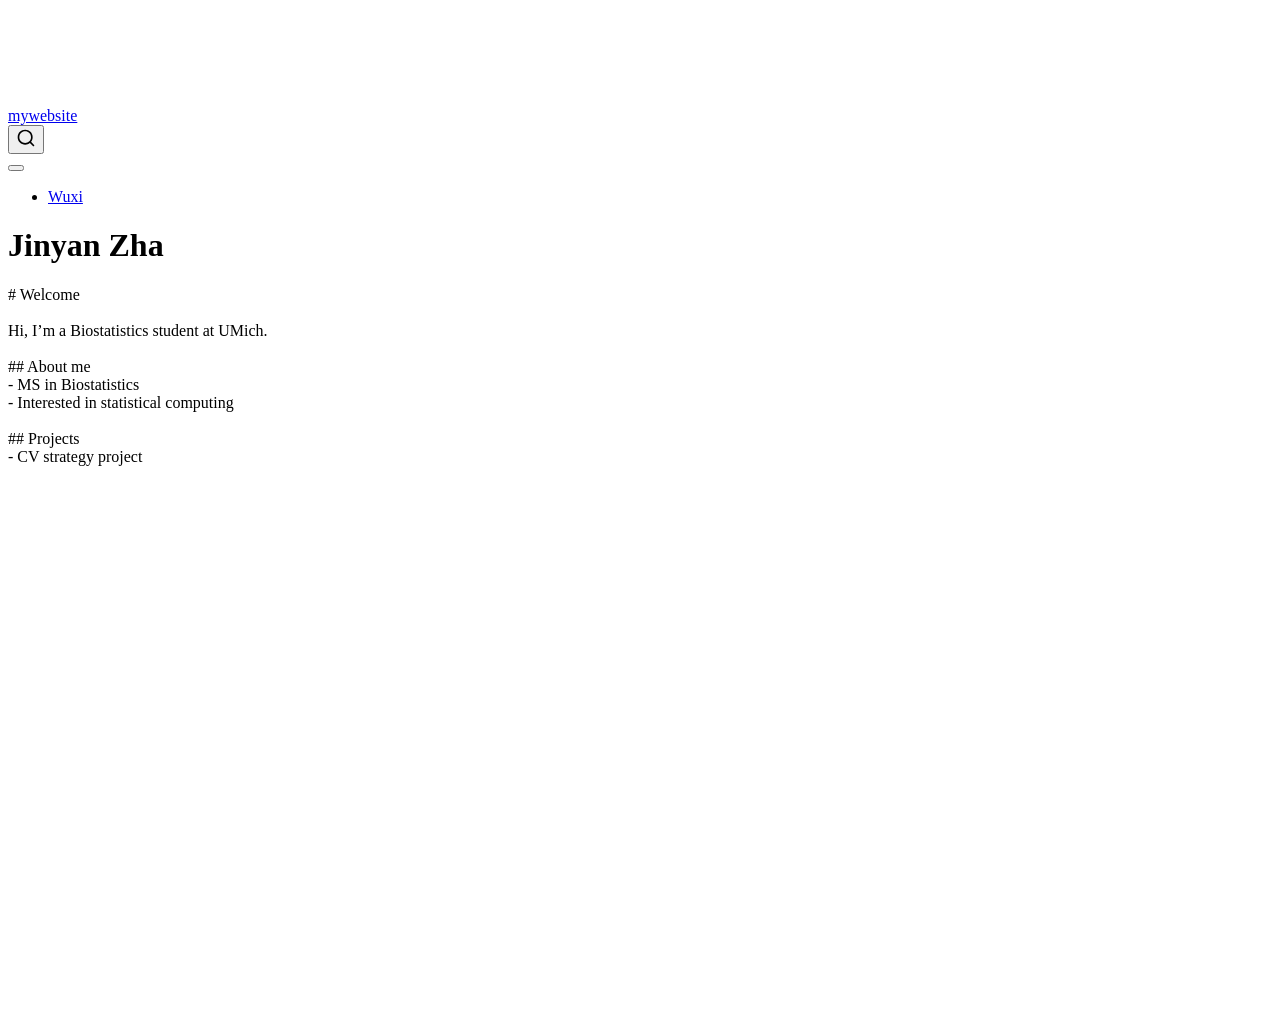
==== docs/index.html @ 19517b84 "update" ====
<!DOCTYPE html>
<html xmlns="http://www.w3.org/1999/xhtml" lang="en" xml:lang="en"><head>

<meta charset="utf-8">
<meta name="generator" content="quarto-1.7.32">

<meta name="viewport" content="width=device-width, initial-scale=1.0, user-scalable=yes">


<title>Jinyan Zha – mywebsite</title>
<style>
code{white-space: pre-wrap;}
span.smallcaps{font-variant: small-caps;}
div.columns{display: flex; gap: min(4vw, 1.5em);}
div.column{flex: auto; overflow-x: auto;}
div.hanging-indent{margin-left: 1.5em; text-indent: -1.5em;}
ul.task-list{list-style: none;}
ul.task-list li input[type="checkbox"] {
  width: 0.8em;
  margin: 0 0.8em 0.2em -1em; /* quarto-specific, see https://github.com/quarto-dev/quarto-cli/issues/4556 */ 
  vertical-align: middle;
}
</style>


<script src="site_libs/quarto-nav/quarto-nav.js"></script>
<script src="site_libs/quarto-nav/headroom.min.js"></script>
<script src="site_libs/clipboard/clipboard.min.js"></script>
<script src="site_libs/quarto-search/autocomplete.umd.js"></script>
<script src="site_libs/quarto-search/fuse.min.js"></script>
<script src="site_libs/quarto-search/quarto-search.js"></script>
<meta name="quarto:offset" content="./">
<script src="site_libs/quarto-html/quarto.js" type="module"></script>
<script src="site_libs/quarto-html/tabsets/tabsets.js" type="module"></script>
<script src="site_libs/quarto-html/popper.min.js"></script>
<script src="site_libs/quarto-html/tippy.umd.min.js"></script>
<script src="site_libs/quarto-html/anchor.min.js"></script>
<link href="site_libs/quarto-html/tippy.css" rel="stylesheet">
<link href="site_libs/quarto-html/quarto-syntax-highlighting-37eea08aefeeee20ff55810ff984fec1.css" rel="stylesheet" id="quarto-text-highlighting-styles">
<script src="site_libs/bootstrap/bootstrap.min.js"></script>
<link href="site_libs/bootstrap/bootstrap-icons.css" rel="stylesheet">
<link href="site_libs/bootstrap/bootstrap-dfb324f25d9b1687192fa8be62ac8f9c.min.css" rel="stylesheet" append-hash="true" id="quarto-bootstrap" data-mode="light">
<script id="quarto-search-options" type="application/json">{
  "location": "navbar",
  "copy-button": false,
  "collapse-after": 3,
  "panel-placement": "end",
  "type": "overlay",
  "limit": 50,
  "keyboard-shortcut": [
    "f",
    "/",
    "s"
  ],
  "show-item-context": false,
  "language": {
    "search-no-results-text": "No results",
    "search-matching-documents-text": "matching documents",
    "search-copy-link-title": "Copy link to search",
    "search-hide-matches-text": "Hide additional matches",
    "search-more-match-text": "more match in this document",
    "search-more-matches-text": "more matches in this document",
    "search-clear-button-title": "Clear",
    "search-text-placeholder": "",
    "search-detached-cancel-button-title": "Cancel",
    "search-submit-button-title": "Submit",
    "search-label": "Search"
  }
}</script>


<link rel="stylesheet" href="styles.css">
</head>

<body class="nav-fixed quarto-light">

<div id="quarto-search-results"></div>
  <header id="quarto-header" class="headroom fixed-top">
    <nav class="navbar navbar-expand-lg " data-bs-theme="dark">
      <div class="navbar-container container-fluid">
      <div class="navbar-brand-container mx-auto">
    <a class="navbar-brand" href="./index.html">
    <span class="navbar-title">mywebsite</span>
    </a>
  </div>
            <div id="quarto-search" class="" title="Search"></div>
          <button class="navbar-toggler" type="button" data-bs-toggle="collapse" data-bs-target="#navbarCollapse" aria-controls="navbarCollapse" role="menu" aria-expanded="false" aria-label="Toggle navigation" onclick="if (window.quartoToggleHeadroom) { window.quartoToggleHeadroom(); }">
  <span class="navbar-toggler-icon"></span>
</button>
          <div class="collapse navbar-collapse" id="navbarCollapse">
            <ul class="navbar-nav navbar-nav-scroll me-auto">
  <li class="nav-item">
    <a class="nav-link" href="./wuxi.html"> 
<span class="menu-text">Wuxi</span></a>
  </li>  
</ul>
          </div> <!-- /navcollapse -->
            <div class="quarto-navbar-tools">
</div>
      </div> <!-- /container-fluid -->
    </nav>
</header>
<!-- content -->
<div id="quarto-content" class="quarto-container page-columns page-rows-contents page-layout-article page-navbar">
<!-- sidebar -->
<!-- margin-sidebar -->
    <div id="quarto-margin-sidebar" class="sidebar margin-sidebar zindex-bottom">
        
    </div>
<!-- main -->
<main class="content" id="quarto-document-content">

<header id="title-block-header" class="quarto-title-block default">
<div class="quarto-title">
<h1 class="title">Jinyan Zha</h1>
</div>



<div class="quarto-title-meta">

    
  
    
  </div>
  


</header>


<p># Welcome<br>
<br>
Hi, I’m a Biostatistics student at UMich.<br>
<br>
## About me<br>
- MS in Biostatistics<br>
- Interested in statistical computing<br>
<br>
## Projects<br>
- CV strategy project</p>



</main> <!-- /main -->
<script id="quarto-html-after-body" type="application/javascript">
  window.document.addEventListener("DOMContentLoaded", function (event) {
    const icon = "";
    const anchorJS = new window.AnchorJS();
    anchorJS.options = {
      placement: 'right',
      icon: icon
    };
    anchorJS.add('.anchored');
    const isCodeAnnotation = (el) => {
      for (const clz of el.classList) {
        if (clz.startsWith('code-annotation-')) {                     
          return true;
        }
      }
      return false;
    }
    const onCopySuccess = function(e) {
      // button target
      const button = e.trigger;
      // don't keep focus
      button.blur();
      // flash "checked"
      button.classList.add('code-copy-button-checked');
      var currentTitle = button.getAttribute("title");
      button.setAttribute("title", "Copied!");
      let tooltip;
      if (window.bootstrap) {
        button.setAttribute("data-bs-toggle", "tooltip");
        button.setAttribute("data-bs-placement", "left");
        button.setAttribute("data-bs-title", "Copied!");
        tooltip = new bootstrap.Tooltip(button, 
          { trigger: "manual", 
            customClass: "code-copy-button-tooltip",
            offset: [0, -8]});
        tooltip.show();    
      }
      setTimeout(function() {
        if (tooltip) {
          tooltip.hide();
          button.removeAttribute("data-bs-title");
          button.removeAttribute("data-bs-toggle");
          button.removeAttribute("data-bs-placement");
        }
        button.setAttribute("title", currentTitle);
        button.classList.remove('code-copy-button-checked');
      }, 1000);
      // clear code selection
      e.clearSelection();
    }
    const getTextToCopy = function(trigger) {
        const codeEl = trigger.previousElementSibling.cloneNode(true);
        for (const childEl of codeEl.children) {
          if (isCodeAnnotation(childEl)) {
            childEl.remove();
          }
        }
        return codeEl.innerText;
    }
    const clipboard = new window.ClipboardJS('.code-copy-button:not([data-in-quarto-modal])', {
      text: getTextToCopy
    });
    clipboard.on('success', onCopySuccess);
    if (window.document.getElementById('quarto-embedded-source-code-modal')) {
      const clipboardModal = new window.ClipboardJS('.code-copy-button[data-in-quarto-modal]', {
        text: getTextToCopy,
        container: window.document.getElementById('quarto-embedded-source-code-modal')
      });
      clipboardModal.on('success', onCopySuccess);
    }
      var localhostRegex = new RegExp(/^(?:http|https):\/\/localhost\:?[0-9]*\//);
      var mailtoRegex = new RegExp(/^mailto:/);
        var filterRegex = new RegExp('/' + window.location.host + '/');
      var isInternal = (href) => {
          return filterRegex.test(href) || localhostRegex.test(href) || mailtoRegex.test(href);
      }
      // Inspect non-navigation links and adorn them if external
     var links = window.document.querySelectorAll('a[href]:not(.nav-link):not(.navbar-brand):not(.toc-action):not(.sidebar-link):not(.sidebar-item-toggle):not(.pagination-link):not(.no-external):not([aria-hidden]):not(.dropdown-item):not(.quarto-navigation-tool):not(.about-link)');
      for (var i=0; i<links.length; i++) {
        const link = links[i];
        if (!isInternal(link.href)) {
          // undo the damage that might have been done by quarto-nav.js in the case of
          // links that we want to consider external
          if (link.dataset.originalHref !== undefined) {
            link.href = link.dataset.originalHref;
          }
        }
      }
    function tippyHover(el, contentFn, onTriggerFn, onUntriggerFn) {
      const config = {
        allowHTML: true,
        maxWidth: 500,
        delay: 100,
        arrow: false,
        appendTo: function(el) {
            return el.parentElement;
        },
        interactive: true,
        interactiveBorder: 10,
        theme: 'quarto',
        placement: 'bottom-start',
      };
      if (contentFn) {
        config.content = contentFn;
      }
      if (onTriggerFn) {
        config.onTrigger = onTriggerFn;
      }
      if (onUntriggerFn) {
        config.onUntrigger = onUntriggerFn;
      }
      window.tippy(el, config); 
    }
    const noterefs = window.document.querySelectorAll('a[role="doc-noteref"]');
    for (var i=0; i<noterefs.length; i++) {
      const ref = noterefs[i];
      tippyHover(ref, function() {
        // use id or data attribute instead here
        let href = ref.getAttribute('data-footnote-href') || ref.getAttribute('href');
        try { href = new URL(href).hash; } catch {}
        const id = href.replace(/^#\/?/, "");
        const note = window.document.getElementById(id);
        if (note) {
          return note.innerHTML;
        } else {
          return "";
        }
      });
    }
    const xrefs = window.document.querySelectorAll('a.quarto-xref');
    const processXRef = (id, note) => {
      // Strip column container classes
      const stripColumnClz = (el) => {
        el.classList.remove("page-full", "page-columns");
        if (el.children) {
          for (const child of el.children) {
            stripColumnClz(child);
          }
        }
      }
      stripColumnClz(note)
      if (id === null || id.startsWith('sec-')) {
        // Special case sections, only their first couple elements
        const container = document.createElement("div");
        if (note.children && note.children.length > 2) {
          container.appendChild(note.children[0].cloneNode(true));
          for (let i = 1; i < note.children.length; i++) {
            const child = note.children[i];
            if (child.tagName === "P" && child.innerText === "") {
              continue;
            } else {
              container.appendChild(child.cloneNode(true));
              break;
            }
          }
          if (window.Quarto?.typesetMath) {
            window.Quarto.typesetMath(container);
          }
          return container.innerHTML
        } else {
          if (window.Quarto?.typesetMath) {
            window.Quarto.typesetMath(note);
          }
          return note.innerHTML;
        }
      } else {
        // Remove any anchor links if they are present
        const anchorLink = note.querySelector('a.anchorjs-link');
        if (anchorLink) {
          anchorLink.remove();
        }
        if (window.Quarto?.typesetMath) {
          window.Quarto.typesetMath(note);
        }
        if (note.classList.contains("callout")) {
          return note.outerHTML;
        } else {
          return note.innerHTML;
        }
      }
    }
    for (var i=0; i<xrefs.length; i++) {
      const xref = xrefs[i];
      tippyHover(xref, undefined, function(instance) {
        instance.disable();
        let url = xref.getAttribute('href');
        let hash = undefined; 
        if (url.startsWith('#')) {
          hash = url;
        } else {
          try { hash = new URL(url).hash; } catch {}
        }
        if (hash) {
          const id = hash.replace(/^#\/?/, "");
          const note = window.document.getElementById(id);
          if (note !== null) {
            try {
              const html = processXRef(id, note.cloneNode(true));
              instance.setContent(html);
            } finally {
              instance.enable();
              instance.show();
            }
          } else {
            // See if we can fetch this
            fetch(url.split('#')[0])
            .then(res => res.text())
            .then(html => {
              const parser = new DOMParser();
              const htmlDoc = parser.parseFromString(html, "text/html");
              const note = htmlDoc.getElementById(id);
              if (note !== null) {
                const html = processXRef(id, note);
                instance.setContent(html);
              } 
            }).finally(() => {
              instance.enable();
              instance.show();
            });
          }
        } else {
          // See if we can fetch a full url (with no hash to target)
          // This is a special case and we should probably do some content thinning / targeting
          fetch(url)
          .then(res => res.text())
          .then(html => {
            const parser = new DOMParser();
            const htmlDoc = parser.parseFromString(html, "text/html");
            const note = htmlDoc.querySelector('main.content');
            if (note !== null) {
              // This should only happen for chapter cross references
              // (since there is no id in the URL)
              // remove the first header
              if (note.children.length > 0 && note.children[0].tagName === "HEADER") {
                note.children[0].remove();
              }
              const html = processXRef(null, note);
              instance.setContent(html);
            } 
          }).finally(() => {
            instance.enable();
            instance.show();
          });
        }
      }, function(instance) {
      });
    }
        let selectedAnnoteEl;
        const selectorForAnnotation = ( cell, annotation) => {
          let cellAttr = 'data-code-cell="' + cell + '"';
          let lineAttr = 'data-code-annotation="' +  annotation + '"';
          const selector = 'span[' + cellAttr + '][' + lineAttr + ']';
          return selector;
        }
        const selectCodeLines = (annoteEl) => {
          const doc = window.document;
          const targetCell = annoteEl.getAttribute("data-target-cell");
          const targetAnnotation = annoteEl.getAttribute("data-target-annotation");
          const annoteSpan = window.document.querySelector(selectorForAnnotation(targetCell, targetAnnotation));
          const lines = annoteSpan.getAttribute("data-code-lines").split(",");
          const lineIds = lines.map((line) => {
            return targetCell + "-" + line;
          })
          let top = null;
          let height = null;
          let parent = null;
          if (lineIds.length > 0) {
              //compute the position of the single el (top and bottom and make a div)
              const el = window.document.getElementById(lineIds[0]);
              top = el.offsetTop;
              height = el.offsetHeight;
              parent = el.parentElement.parentElement;
            if (lineIds.length > 1) {
              const lastEl = window.document.getElementById(lineIds[lineIds.length - 1]);
              const bottom = lastEl.offsetTop + lastEl.offsetHeight;
              height = bottom - top;
            }
            if (top !== null && height !== null && parent !== null) {
              // cook up a div (if necessary) and position it 
              let div = window.document.getElementById("code-annotation-line-highlight");
              if (div === null) {
                div = window.document.createElement("div");
                div.setAttribute("id", "code-annotation-line-highlight");
                div.style.position = 'absolute';
                parent.appendChild(div);
              }
              div.style.top = top - 2 + "px";
              div.style.height = height + 4 + "px";
              div.style.left = 0;
              let gutterDiv = window.document.getElementById("code-annotation-line-highlight-gutter");
              if (gutterDiv === null) {
                gutterDiv = window.document.createElement("div");
                gutterDiv.setAttribute("id", "code-annotation-line-highlight-gutter");
                gutterDiv.style.position = 'absolute';
                const codeCell = window.document.getElementById(targetCell);
                const gutter = codeCell.querySelector('.code-annotation-gutter');
                gutter.appendChild(gutterDiv);
              }
              gutterDiv.style.top = top - 2 + "px";
              gutterDiv.style.height = height + 4 + "px";
            }
            selectedAnnoteEl = annoteEl;
          }
        };
        const unselectCodeLines = () => {
          const elementsIds = ["code-annotation-line-highlight", "code-annotation-line-highlight-gutter"];
          elementsIds.forEach((elId) => {
            const div = window.document.getElementById(elId);
            if (div) {
              div.remove();
            }
          });
          selectedAnnoteEl = undefined;
        };
          // Handle positioning of the toggle
      window.addEventListener(
        "resize",
        throttle(() => {
          elRect = undefined;
          if (selectedAnnoteEl) {
            selectCodeLines(selectedAnnoteEl);
          }
        }, 10)
      );
      function throttle(fn, ms) {
      let throttle = false;
      let timer;
        return (...args) => {
          if(!throttle) { // first call gets through
              fn.apply(this, args);
              throttle = true;
          } else { // all the others get throttled
              if(timer) clearTimeout(timer); // cancel #2
              timer = setTimeout(() => {
                fn.apply(this, args);
                timer = throttle = false;
              }, ms);
          }
        };
      }
        // Attach click handler to the DT
        const annoteDls = window.document.querySelectorAll('dt[data-target-cell]');
        for (const annoteDlNode of annoteDls) {
          annoteDlNode.addEventListener('click', (event) => {
            const clickedEl = event.target;
            if (clickedEl !== selectedAnnoteEl) {
              unselectCodeLines();
              const activeEl = window.document.querySelector('dt[data-target-cell].code-annotation-active');
              if (activeEl) {
                activeEl.classList.remove('code-annotation-active');
              }
              selectCodeLines(clickedEl);
              clickedEl.classList.add('code-annotation-active');
            } else {
              // Unselect the line
              unselectCodeLines();
              clickedEl.classList.remove('code-annotation-active');
            }
          });
        }
    const findCites = (el) => {
      const parentEl = el.parentElement;
      if (parentEl) {
        const cites = parentEl.dataset.cites;
        if (cites) {
          return {
            el,
            cites: cites.split(' ')
          };
        } else {
          return findCites(el.parentElement)
        }
      } else {
        return undefined;
      }
    };
    var bibliorefs = window.document.querySelectorAll('a[role="doc-biblioref"]');
    for (var i=0; i<bibliorefs.length; i++) {
      const ref = bibliorefs[i];
      const citeInfo = findCites(ref);
      if (citeInfo) {
        tippyHover(citeInfo.el, function() {
          var popup = window.document.createElement('div');
          citeInfo.cites.forEach(function(cite) {
            var citeDiv = window.document.createElement('div');
            citeDiv.classList.add('hanging-indent');
            citeDiv.classList.add('csl-entry');
            var biblioDiv = window.document.getElementById('ref-' + cite);
            if (biblioDiv) {
              citeDiv.innerHTML = biblioDiv.innerHTML;
            }
            popup.appendChild(citeDiv);
          });
          return popup.innerHTML;
        });
      }
    }
  });
  </script>
</div> <!-- /content -->




</body></html>
---- docs/site_libs/quarto-html/tippy.css ----
.tippy-box[data-animation=fade][data-state=hidden]{opacity:0}[data-tippy-root]{max-width:calc(100vw - 10px)}.tippy-box{position:relative;background-color:#333;color:#fff;border-radius:4px;font-size:14px;line-height:1.4;white-space:normal;outline:0;transition-property:transform,visibility,opacity}.tippy-box[data-placement^=top]>.tippy-arrow{bottom:0}.tippy-box[data-placement^=top]>.tippy-arrow:before{bottom:-7px;left:0;border-width:8px 8px 0;border-top-color:initial;transform-origin:center top}.tippy-box[data-placement^=bottom]>.tippy-arrow{top:0}.tippy-box[data-placement^=bottom]>.tippy-arrow:before{top:-7px;left:0;border-width:0 8px 8px;border-bottom-color:initial;transform-origin:center bottom}.tippy-box[data-placement^=left]>.tippy-arrow{right:0}.tippy-box[data-placement^=left]>.tippy-arrow:before{border-width:8px 0 8px 8px;border-left-color:initial;right:-7px;transform-origin:center left}.tippy-box[data-placement^=right]>.tippy-arrow{left:0}.tippy-box[data-placement^=right]>.tippy-arrow:before{left:-7px;border-width:8px 8px 8px 0;border-right-color:initial;transform-origin:center right}.tippy-box[data-inertia][data-state=visible]{transition-timing-function:cubic-bezier(.54,1.5,.38,1.11)}.tippy-arrow{width:16px;height:16px;color:#333}.tippy-arrow:before{content:"";position:absolute;border-color:transparent;border-style:solid}.tippy-content{position:relative;padding:5px 9px;z-index:1}
---- docs/site_libs/quarto-html/quarto-syntax-highlighting-37eea08aefeeee20ff55810ff984fec1.css ----
/* quarto syntax highlight colors */
:root {
  --quarto-hl-ot-color: #003B4F;
  --quarto-hl-at-color: #657422;
  --quarto-hl-ss-color: #20794D;
  --quarto-hl-an-color: #5E5E5E;
  --quarto-hl-fu-color: #4758AB;
  --quarto-hl-st-color: #20794D;
  --quarto-hl-cf-color: #003B4F;
  --quarto-hl-op-color: #5E5E5E;
  --quarto-hl-er-color: #AD0000;
  --quarto-hl-bn-color: #AD0000;
  --quarto-hl-al-color: #AD0000;
  --quarto-hl-va-color: #111111;
  --quarto-hl-bu-color: inherit;
  --quarto-hl-ex-color: inherit;
  --quarto-hl-pp-color: #AD0000;
  --quarto-hl-in-color: #5E5E5E;
  --quarto-hl-vs-color: #20794D;
  --quarto-hl-wa-color: #5E5E5E;
  --quarto-hl-do-color: #5E5E5E;
  --quarto-hl-im-color: #00769E;
  --quarto-hl-ch-color: #20794D;
  --quarto-hl-dt-color: #AD0000;
  --quarto-hl-fl-color: #AD0000;
  --quarto-hl-co-color: #5E5E5E;
  --quarto-hl-cv-color: #5E5E5E;
  --quarto-hl-cn-color: #8f5902;
  --quarto-hl-sc-color: #5E5E5E;
  --quarto-hl-dv-color: #AD0000;
  --quarto-hl-kw-color: #003B4F;
}

/* other quarto variables */
:root {
  --quarto-font-monospace: SFMono-Regular, Menlo, Monaco, Consolas, "Liberation Mono", "Courier New", monospace;
}

/* syntax highlight based on Pandoc's rules */
pre > code.sourceCode > span {
  color: #003B4F;
}

code.sourceCode > span {
  color: #003B4F;
}

div.sourceCode,
div.sourceCode pre.sourceCode {
  color: #003B4F;
}

/* Normal */
code span {
  color: #003B4F;
}

/* Alert */
code span.al {
  color: #AD0000;
  font-style: inherit;
}

/* Annotation */
code span.an {
  color: #5E5E5E;
  font-style: inherit;
}

/* Attribute */
code span.at {
  color: #657422;
  font-style: inherit;
}

/* BaseN */
code span.bn {
  color: #AD0000;
  font-style: inherit;
}

/* BuiltIn */
code span.bu {
  font-style: inherit;
}

/* ControlFlow */
code span.cf {
  color: #003B4F;
  font-weight: bold;
  font-style: inherit;
}

/* Char */
code span.ch {
  color: #20794D;
  font-style: inherit;
}

/* Constant */
code span.cn {
  color: #8f5902;
  font-style: inherit;
}

/* Comment */
code span.co {
  color: #5E5E5E;
  font-style: inherit;
}

/* CommentVar */
code span.cv {
  color: #5E5E5E;
  font-style: italic;
}

/* Documentation */
code span.do {
  color: #5E5E5E;
  font-style: italic;
}

/* DataType */
code span.dt {
  color: #AD0000;
  font-style: inherit;
}

/* DecVal */
code span.dv {
  color: #AD0000;
  font-style: inherit;
}

/* Error */
code span.er {
  color: #AD0000;
  font-style: inherit;
}

/* Extension */
code span.ex {
  font-style: inherit;
}

/* Float */
code span.fl {
  color: #AD0000;
  font-style: inherit;
}

/* Function */
code span.fu {
  color: #4758AB;
  font-style: inherit;
}

/* Import */
code span.im {
  color: #00769E;
  font-style: inherit;
}

/* Information */
code span.in {
  color: #5E5E5E;
  font-style: inherit;
}

/* Keyword */
code span.kw {
  color: #003B4F;
  font-weight: bold;
  font-style: inherit;
}

/* Operator */
code span.op {
  color: #5E5E5E;
  font-style: inherit;
}

/* Other */
code span.ot {
  color: #003B4F;
  font-style: inherit;
}

/* Preprocessor */
code span.pp {
  color: #AD0000;
  font-style: inherit;
}

/* SpecialChar */
code span.sc {
  color: #5E5E5E;
  font-style: inherit;
}

/* SpecialString */
code span.ss {
  color: #20794D;
  font-style: inherit;
}

/* String */
code span.st {
  color: #20794D;
  font-style: inherit;
}

/* Variable */
code span.va {
  color: #111111;
  font-style: inherit;
}

/* VerbatimString */
code span.vs {
  color: #20794D;
  font-style: inherit;
}

/* Warning */
code span.wa {
  color: #5E5E5E;
  font-style: italic;
}

.prevent-inlining {
  content: "</";
}

/*# sourceMappingURL=27d3d809615f7771493d095567f04340.css.map */
---- docs/styles.css ----
/* css styles */
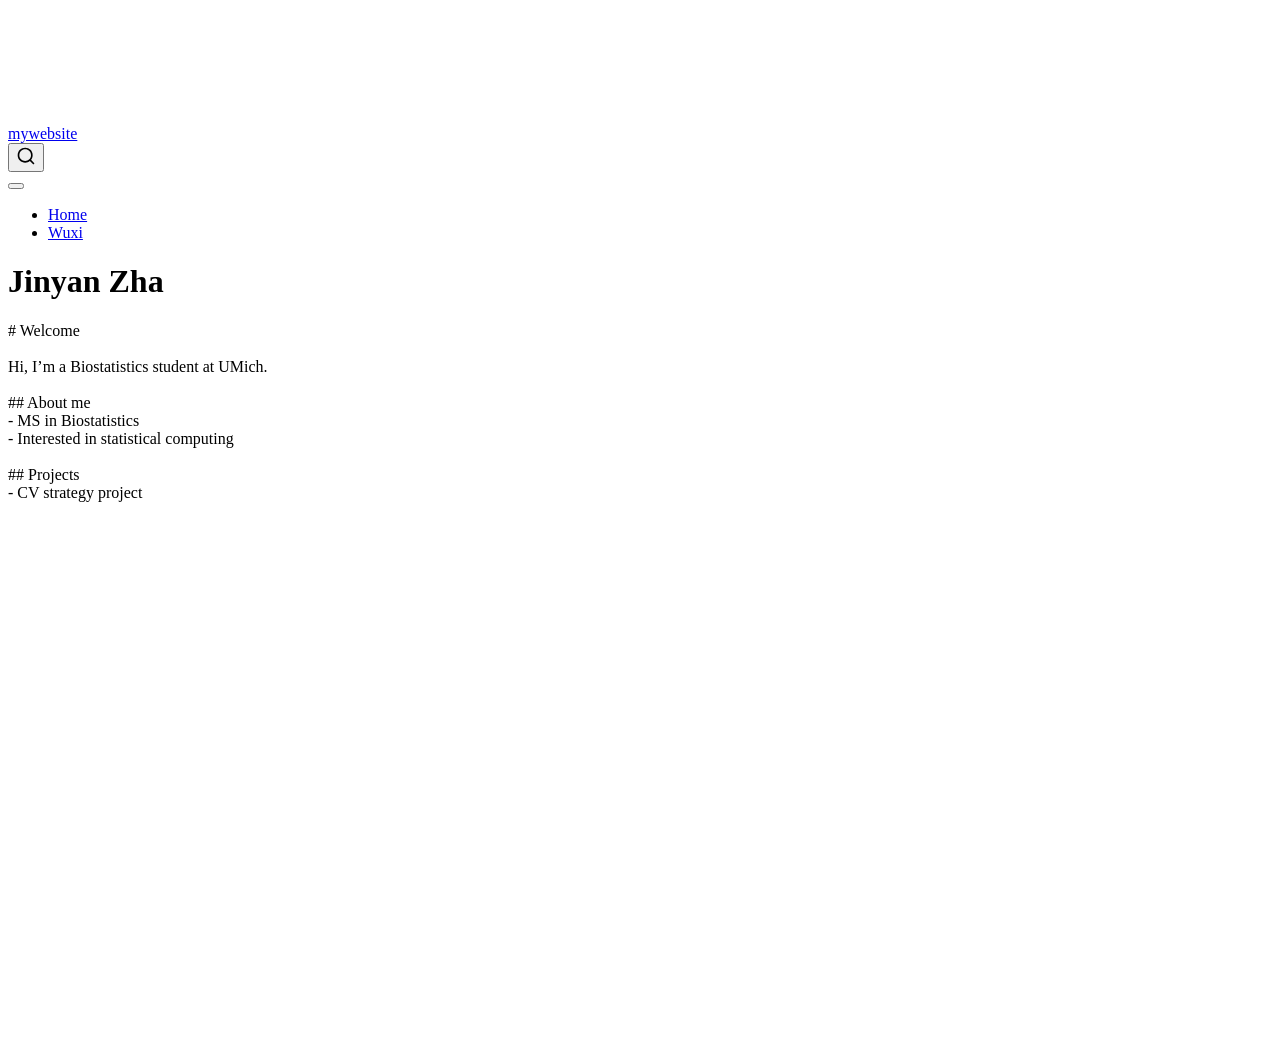
==== commit 698fcf94: "remove home about" ====
--- a/docs/index.html
+++ b/docs/index.html
@@ -90,6 +90,10 @@
           <div class="collapse navbar-collapse" id="navbarCollapse">
             <ul class="navbar-nav navbar-nav-scroll me-auto">
   <li class="nav-item">
+    <a class="nav-link active" href="./index.html" aria-current="page"> 
+<span class="menu-text">Home</span></a>
+  </li>  
+  <li class="nav-item">
     <a class="nav-link" href="./wuxi.html"> 
 <span class="menu-text">Wuxi</span></a>
   </li>  
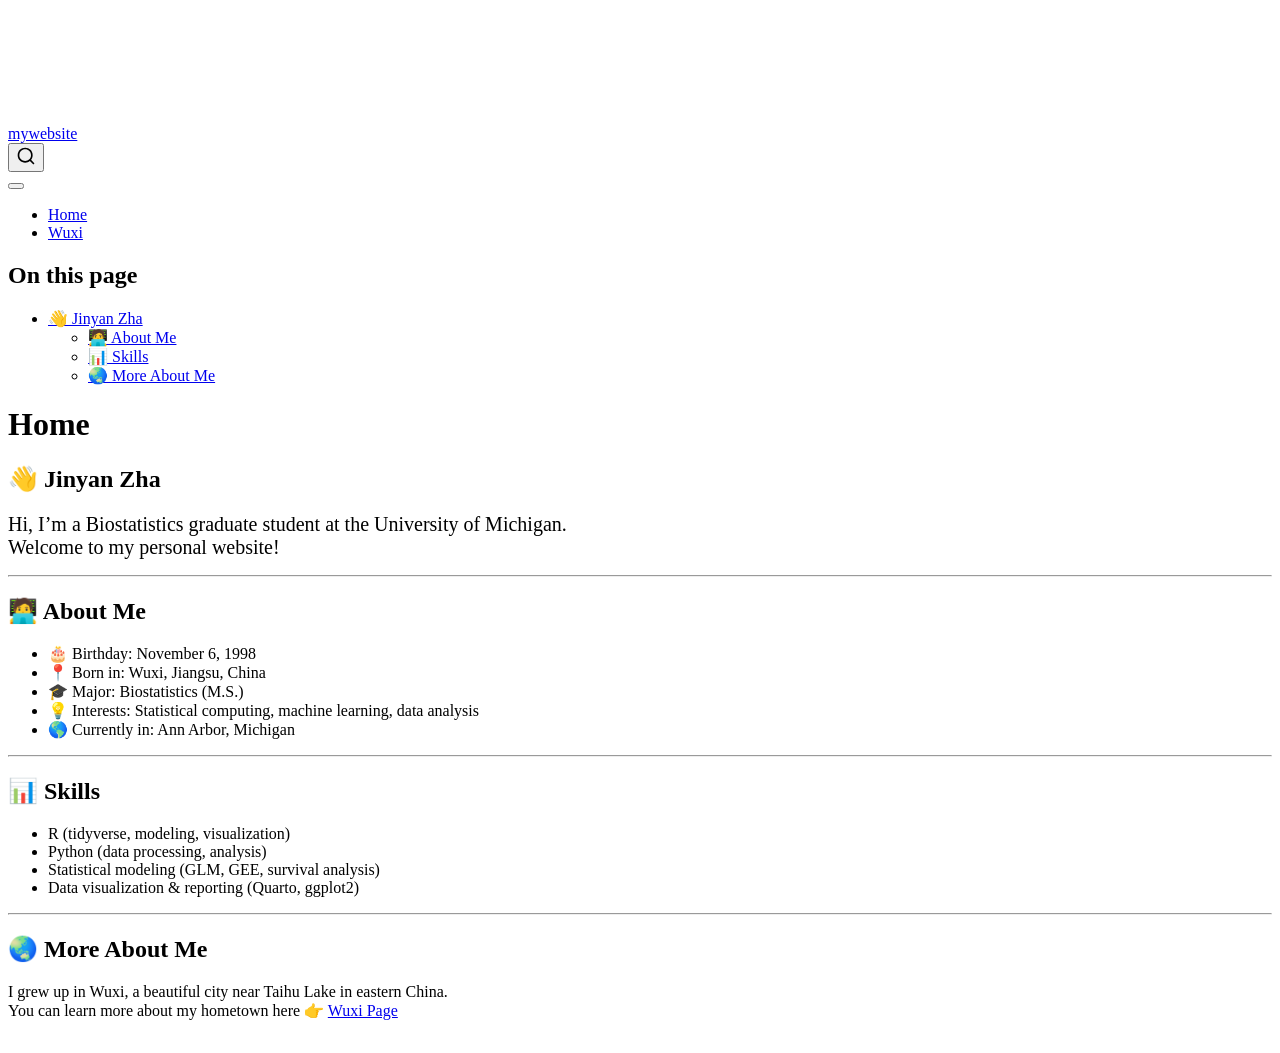
==== commit 71863d32: "update homepage" ====
--- a/docs/index.html
+++ b/docs/index.html
@@ -7,7 +7,7 @@
 <meta name="viewport" content="width=device-width, initial-scale=1.0, user-scalable=yes">
 
 
-<title>Jinyan Zha – mywebsite</title>
+<title>Home – mywebsite</title>
 <style>
 code{white-space: pre-wrap;}
 span.smallcaps{font-variant: small-caps;}
@@ -108,15 +108,26 @@
 <div id="quarto-content" class="quarto-container page-columns page-rows-contents page-layout-article page-navbar">
 <!-- sidebar -->
 <!-- margin-sidebar -->
-    <div id="quarto-margin-sidebar" class="sidebar margin-sidebar zindex-bottom">
-        
+    <div id="quarto-margin-sidebar" class="sidebar margin-sidebar">
+        <nav id="TOC" role="doc-toc" class="toc-active">
+    <h2 id="toc-title">On this page</h2>
+   
+  <ul>
+  <li><a href="#jinyan-zha" id="toc-jinyan-zha" class="nav-link active" data-scroll-target="#jinyan-zha">👋 Jinyan Zha</a>
+  <ul class="collapse">
+  <li><a href="#about-me" id="toc-about-me" class="nav-link" data-scroll-target="#about-me">🧑‍💻 About Me</a></li>
+  <li><a href="#skills" id="toc-skills" class="nav-link" data-scroll-target="#skills">📊 Skills</a></li>
+  <li><a href="#more-about-me" id="toc-more-about-me" class="nav-link" data-scroll-target="#more-about-me">🌏 More About Me</a></li>
+  </ul></li>
+  </ul>
+</nav>
     </div>
 <!-- main -->
 <main class="content" id="quarto-document-content">
 
 <header id="title-block-header" class="quarto-title-block default">
 <div class="quarto-title">
-<h1 class="title">Jinyan Zha</h1>
+<h1 class="title">Home</h1>
 </div>
 
 
@@ -133,18 +144,53 @@
 </header>
 
 
-<p># Welcome<br>
-<br>
-Hi, I’m a Biostatistics student at UMich.<br>
-<br>
-## About me<br>
-- MS in Biostatistics<br>
-- Interested in statistical computing<br>
-<br>
-## Projects<br>
-- CV strategy project</p>
-
-
+<section id="jinyan-zha" class="level1">
+<h1>👋 Jinyan Zha</h1>
+<p><span style="font-size:20px;">Hi, I’m a Biostatistics graduate student at the University of Michigan.<br>
+Welcome to my personal website!</span></p>
+<hr>
+<section id="about-me" class="level2">
+<h2 class="anchored" data-anchor-id="about-me">🧑‍💻 About Me</h2>
+<p><span style="font-size:18px;"></span></p>
+<ul>
+<li>🎂 Birthday: November 6, 1998<br>
+</li>
+<li>📍 Born in: Wuxi, Jiangsu, China<br>
+</li>
+<li>🎓 Major: Biostatistics (M.S.)<br>
+</li>
+<li>💡 Interests: Statistical computing, machine learning, data analysis<br>
+</li>
+<li>🌎 Currently in: Ann Arbor, Michigan</li>
+</ul>
+<p></p>
+<hr>
+</section>
+<section id="skills" class="level2">
+<h2 class="anchored" data-anchor-id="skills">📊 Skills</h2>
+<p><span style="font-size:18px;"></span></p>
+<ul>
+<li>R (tidyverse, modeling, visualization)<br>
+</li>
+<li>Python (data processing, analysis)<br>
+</li>
+<li>Statistical modeling (GLM, GEE, survival analysis)<br>
+</li>
+<li>Data visualization &amp; reporting (Quarto, ggplot2)</li>
+</ul>
+<p></p>
+<hr>
+</section>
+<section id="more-about-me" class="level2">
+<h2 class="anchored" data-anchor-id="more-about-me">🌏 More About Me</h2>
+<p><span style="font-size:18px;"></span></p>
+<p>I grew up in Wuxi, a beautiful city near Taihu Lake in eastern China.<br>
+You can learn more about my hometown here 👉 <a href="wuxi.html">Wuxi Page</a></p>
+<p></p>
+
+
+</section>
+</section>
 
 </main> <!-- /main -->
 <script id="quarto-html-after-body" type="application/javascript">
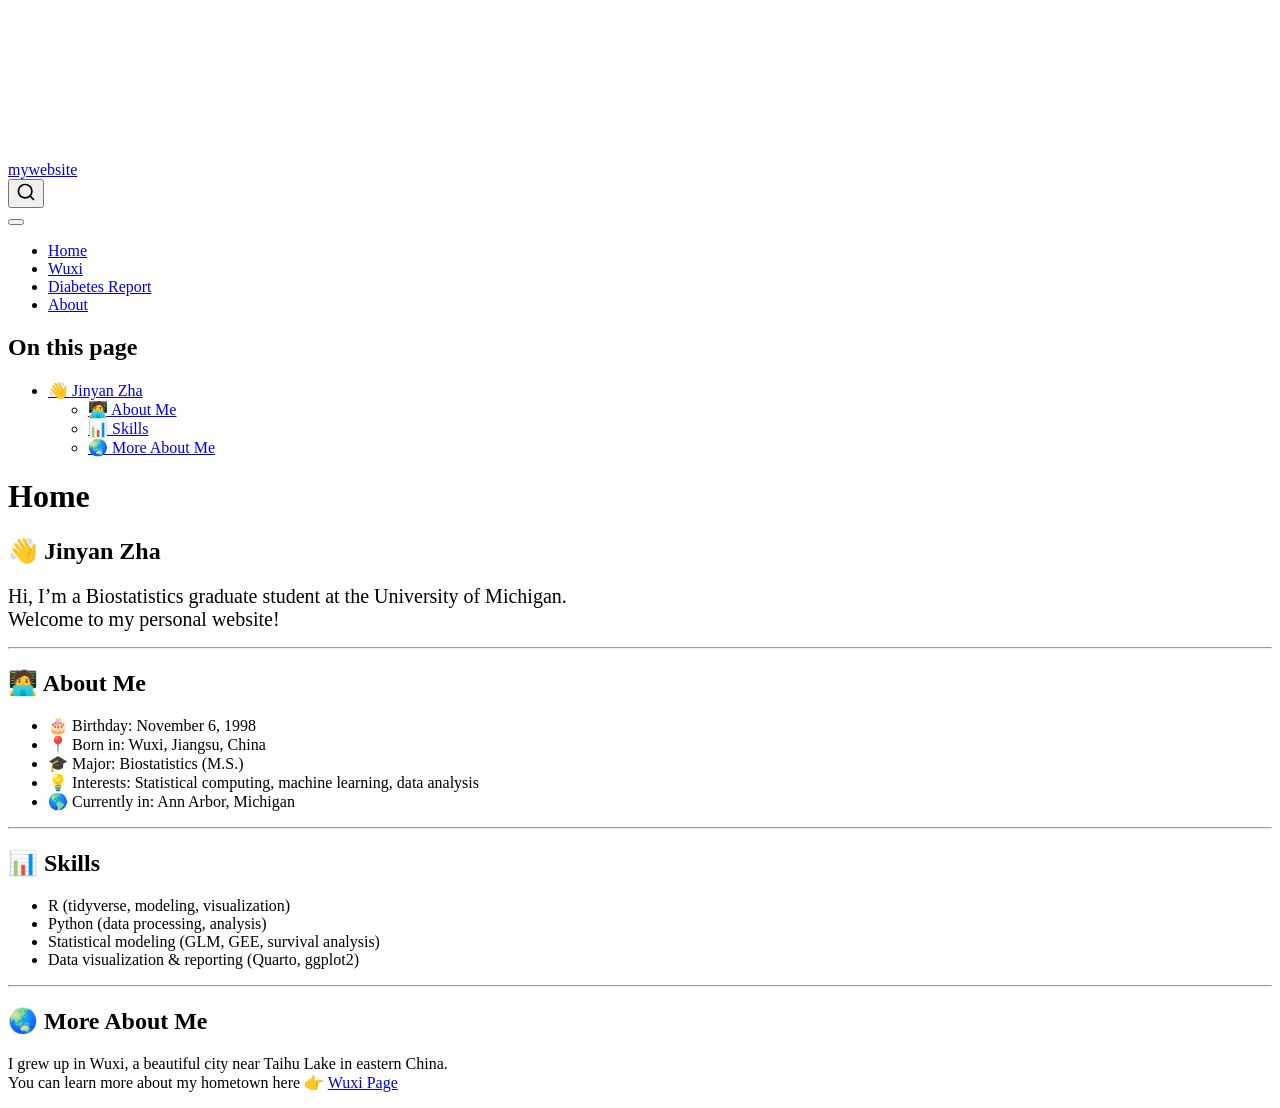
==== commit 040ffaab: "Add BIOSTAT 620 final: county-level diabetes spatial analysis" ====
--- a/docs/index.html
+++ b/docs/index.html
@@ -96,6 +96,14 @@
   <li class="nav-item">
     <a class="nav-link" href="./wuxi.html"> 
 <span class="menu-text">Wuxi</span></a>
+  </li>  
+  <li class="nav-item">
+    <a class="nav-link" href="./diabetes.html"> 
+<span class="menu-text">Diabetes Report</span></a>
+  </li>  
+  <li class="nav-item">
+    <a class="nav-link" href="./about.html"> 
+<span class="menu-text">About</span></a>
   </li>  
 </ul>
           </div> <!-- /navcollapse -->
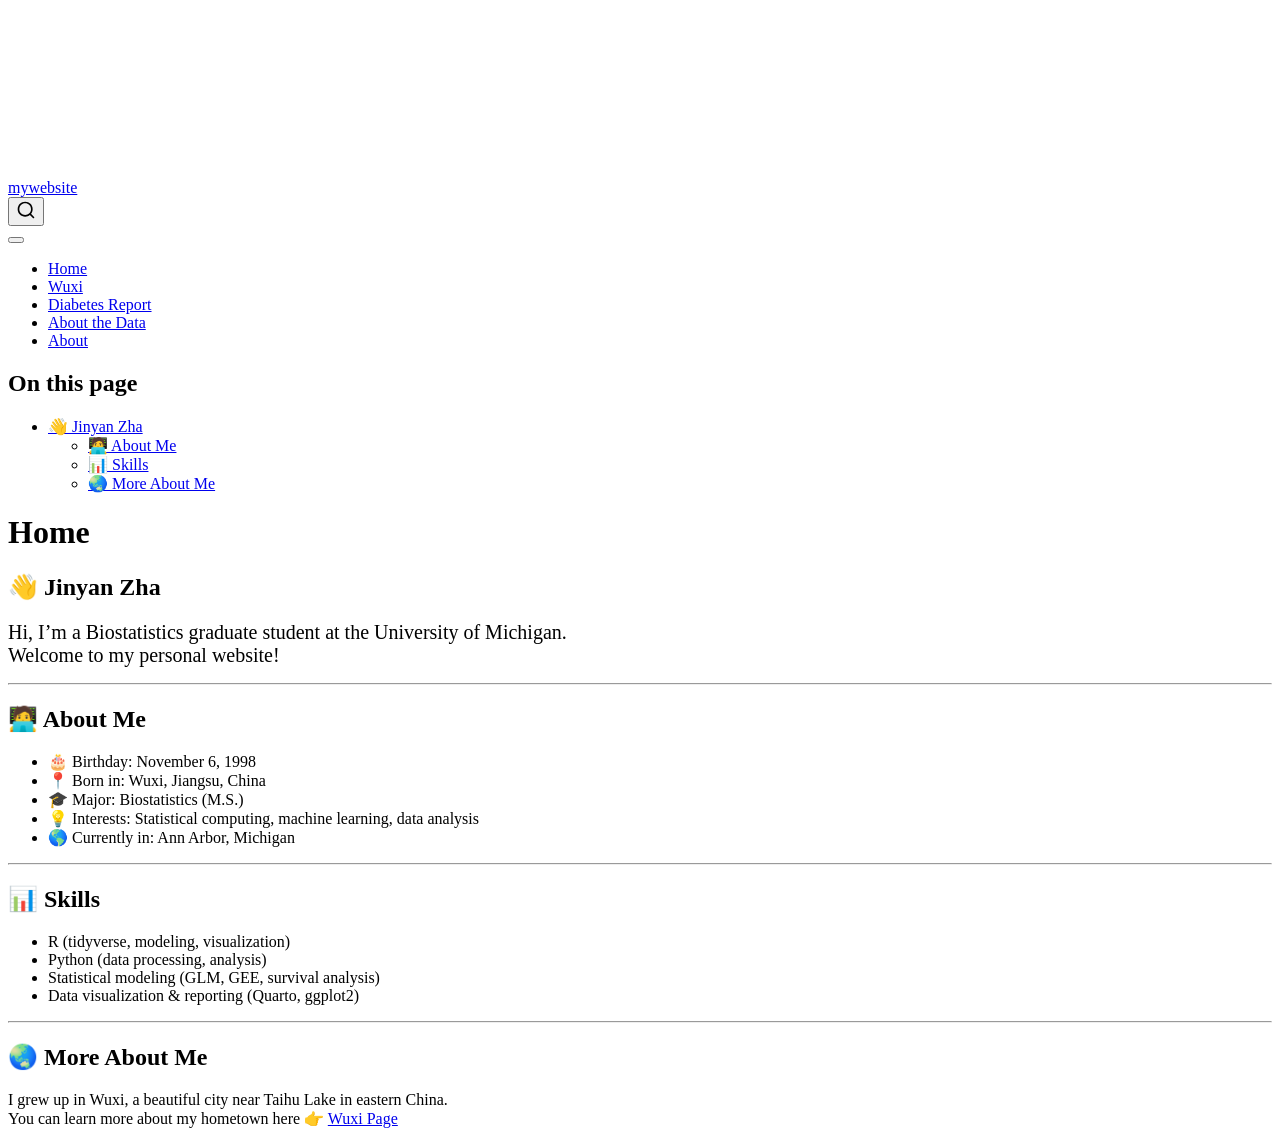
==== commit fcde2648: "Add 'About the Data' page documenting data sources, cleaning, and EDA" ====
--- a/docs/index.html
+++ b/docs/index.html
@@ -100,6 +100,10 @@
   <li class="nav-item">
     <a class="nav-link" href="./diabetes.html"> 
 <span class="menu-text">Diabetes Report</span></a>
+  </li>  
+  <li class="nav-item">
+    <a class="nav-link" href="./data.html"> 
+<span class="menu-text">About the Data</span></a>
   </li>  
   <li class="nav-item">
     <a class="nav-link" href="./about.html"> 
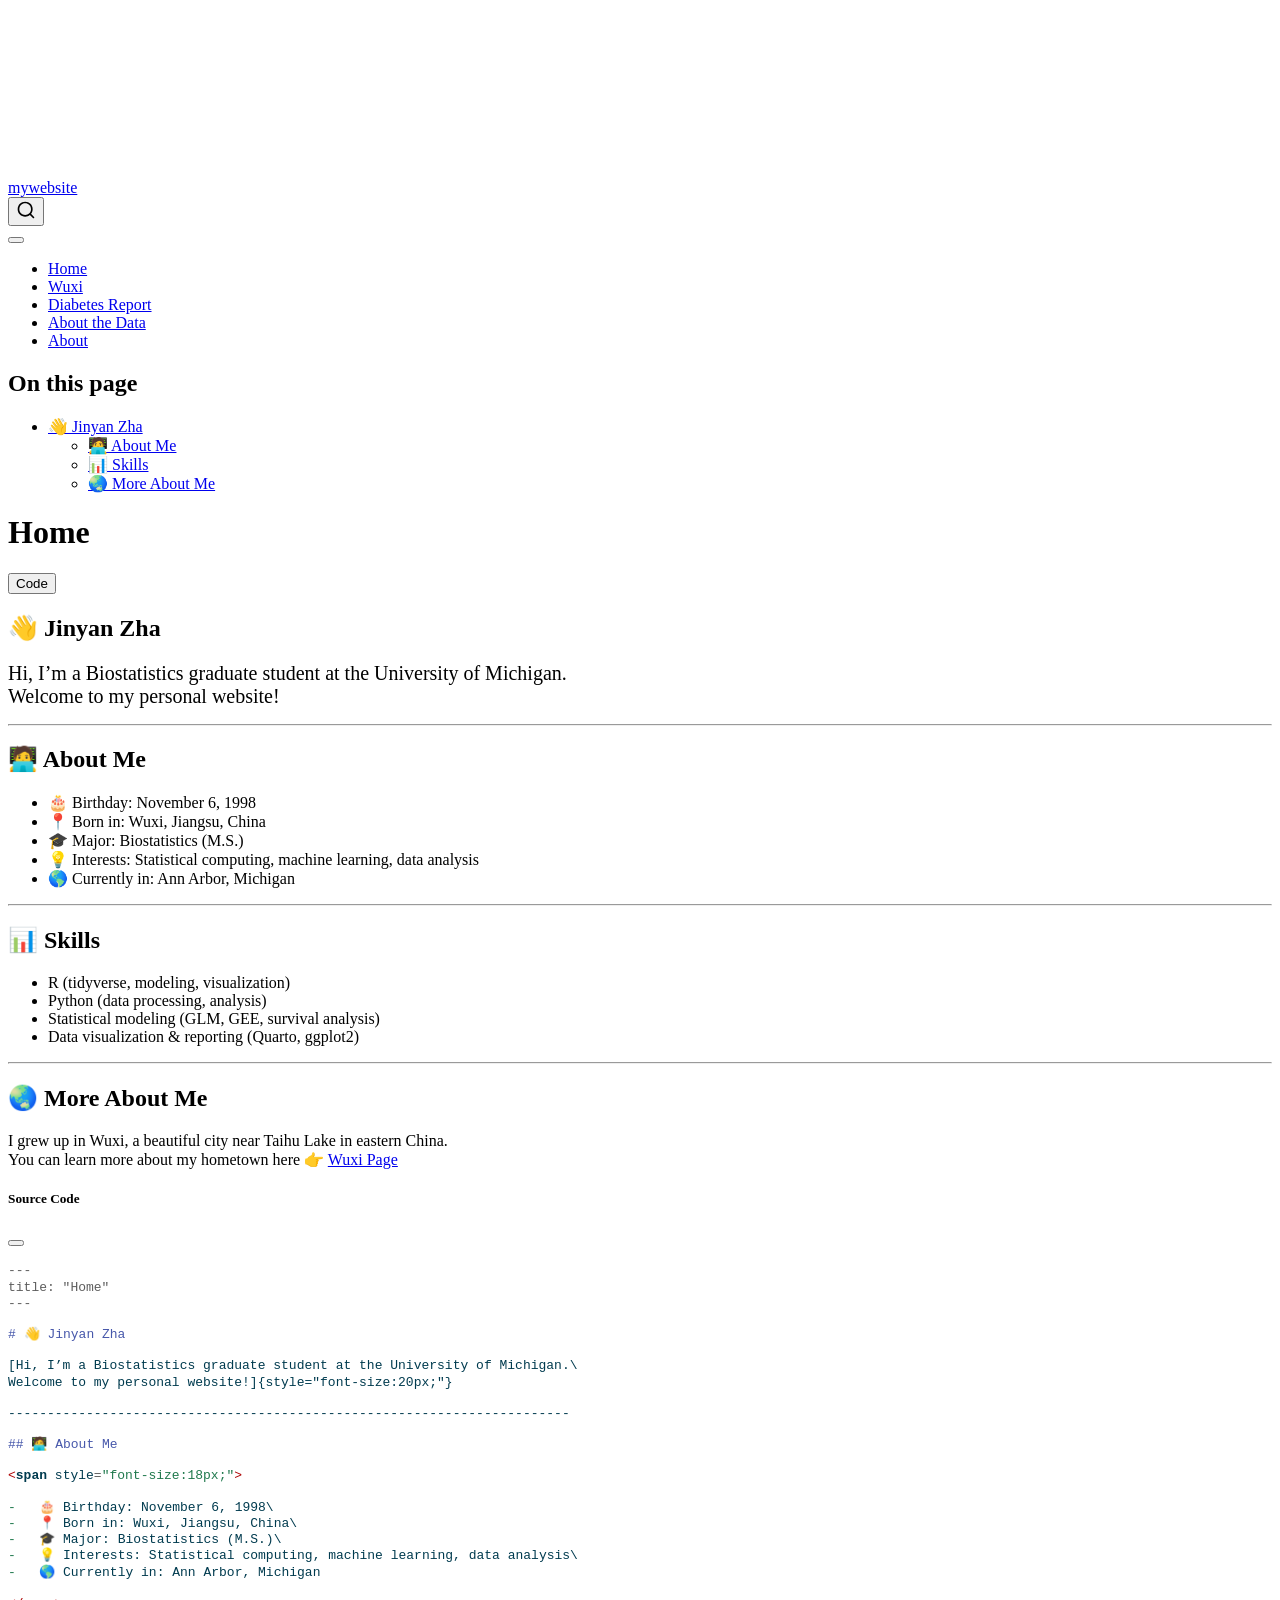
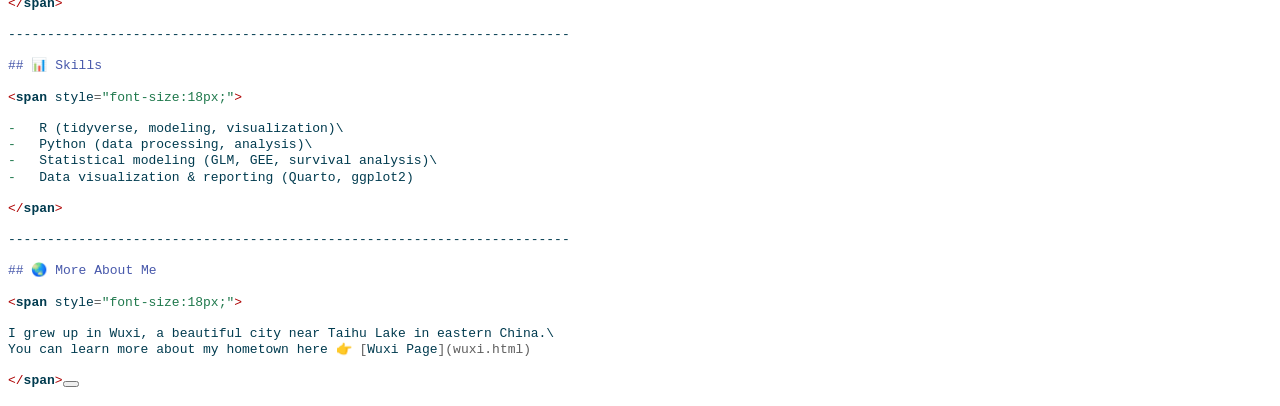
==== commit c3e92d4e: "Enable code-fold site-wide" ====
--- a/docs/index.html
+++ b/docs/index.html
@@ -19,6 +19,41 @@
   width: 0.8em;
   margin: 0 0.8em 0.2em -1em; /* quarto-specific, see https://github.com/quarto-dev/quarto-cli/issues/4556 */ 
   vertical-align: middle;
+}
+/* CSS for syntax highlighting */
+html { -webkit-text-size-adjust: 100%; }
+pre > code.sourceCode { white-space: pre; position: relative; }
+pre > code.sourceCode > span { display: inline-block; line-height: 1.25; }
+pre > code.sourceCode > span:empty { height: 1.2em; }
+.sourceCode { overflow: visible; }
+code.sourceCode > span { color: inherit; text-decoration: inherit; }
+div.sourceCode { margin: 1em 0; }
+pre.sourceCode { margin: 0; }
+@media screen {
+div.sourceCode { overflow: auto; }
+}
+@media print {
+pre > code.sourceCode { white-space: pre-wrap; }
+pre > code.sourceCode > span { text-indent: -5em; padding-left: 5em; }
+}
+pre.numberSource code
+  { counter-reset: source-line 0; }
+pre.numberSource code > span
+  { position: relative; left: -4em; counter-increment: source-line; }
+pre.numberSource code > span > a:first-child::before
+  { content: counter(source-line);
+    position: relative; left: -1em; text-align: right; vertical-align: baseline;
+    border: none; display: inline-block;
+    -webkit-touch-callout: none; -webkit-user-select: none;
+    -khtml-user-select: none; -moz-user-select: none;
+    -ms-user-select: none; user-select: none;
+    padding: 0 4px; width: 4em;
+  }
+pre.numberSource { margin-left: 3em;  padding-left: 4px; }
+div.sourceCode
+  {   }
+@media screen {
+pre > code.sourceCode > span > a:first-child::before { text-decoration: underline; }
 }
 </style>
 
@@ -139,7 +174,7 @@
 
 <header id="title-block-header" class="quarto-title-block default">
 <div class="quarto-title">
-<h1 class="title">Home</h1>
+<div class="quarto-title-block"><div><h1 class="title">Home</h1><button type="button" class="btn code-tools-button" id="quarto-code-tools-source"><i class="bi"></i> Code</button></div></div>
 </div>
 
 
@@ -201,6 +236,8 @@
 <p></p>
 
 
+<!-- -->
+
 </section>
 </section>
 
@@ -274,6 +311,57 @@
         container: window.document.getElementById('quarto-embedded-source-code-modal')
       });
       clipboardModal.on('success', onCopySuccess);
+    }
+    const viewSource = window.document.getElementById('quarto-view-source') ||
+                       window.document.getElementById('quarto-code-tools-source');
+    if (viewSource) {
+      const sourceUrl = viewSource.getAttribute("data-quarto-source-url");
+      viewSource.addEventListener("click", function(e) {
+        if (sourceUrl) {
+          // rstudio viewer pane
+          if (/\bcapabilities=\b/.test(window.location)) {
+            window.open(sourceUrl);
+          } else {
+            window.location.href = sourceUrl;
+          }
+        } else {
+          const modal = new bootstrap.Modal(document.getElementById('quarto-embedded-source-code-modal'));
+          modal.show();
+        }
+        return false;
+      });
+    }
+    function toggleCodeHandler(show) {
+      return function(e) {
+        const detailsSrc = window.document.querySelectorAll(".cell > details > .sourceCode");
+        for (let i=0; i<detailsSrc.length; i++) {
+          const details = detailsSrc[i].parentElement;
+          if (show) {
+            details.open = true;
+          } else {
+            details.removeAttribute("open");
+          }
+        }
+        const cellCodeDivs = window.document.querySelectorAll(".cell > .sourceCode");
+        const fromCls = show ? "hidden" : "unhidden";
+        const toCls = show ? "unhidden" : "hidden";
+        for (let i=0; i<cellCodeDivs.length; i++) {
+          const codeDiv = cellCodeDivs[i];
+          if (codeDiv.classList.contains(fromCls)) {
+            codeDiv.classList.remove(fromCls);
+            codeDiv.classList.add(toCls);
+          } 
+        }
+        return false;
+      }
+    }
+    const hideAllCode = window.document.getElementById("quarto-hide-all-code");
+    if (hideAllCode) {
+      hideAllCode.addEventListener("click", toggleCodeHandler(false));
+    }
+    const showAllCode = window.document.getElementById("quarto-show-all-code");
+    if (showAllCode) {
+      showAllCode.addEventListener("click", toggleCodeHandler(true));
     }
       var localhostRegex = new RegExp(/^(?:http|https):\/\/localhost\:?[0-9]*\//);
       var mailtoRegex = new RegExp(/^mailto:/);
@@ -603,7 +691,54 @@
       }
     }
   });
-  </script>
+  </script><div class="modal fade" id="quarto-embedded-source-code-modal" tabindex="-1" aria-labelledby="quarto-embedded-source-code-modal-label" aria-hidden="true"><div class="modal-dialog modal-dialog-scrollable"><div class="modal-content"><div class="modal-header"><h5 class="modal-title" id="quarto-embedded-source-code-modal-label">Source Code</h5><button class="btn-close" data-bs-dismiss="modal"></button></div><div class="modal-body"><div class="">
+<div class="sourceCode" id="cb1" data-shortcodes="false"><pre class="sourceCode markdown code-with-copy"><code class="sourceCode markdown"><span id="cb1-1"><a href="#cb1-1" aria-hidden="true" tabindex="-1"></a><span class="co">---</span></span>
+<span id="cb1-2"><a href="#cb1-2" aria-hidden="true" tabindex="-1"></a><span class="an">title:</span><span class="co"> "Home"</span></span>
+<span id="cb1-3"><a href="#cb1-3" aria-hidden="true" tabindex="-1"></a><span class="co">---</span></span>
+<span id="cb1-4"><a href="#cb1-4" aria-hidden="true" tabindex="-1"></a></span>
+<span id="cb1-5"><a href="#cb1-5" aria-hidden="true" tabindex="-1"></a><span class="fu"># 👋 Jinyan Zha</span></span>
+<span id="cb1-6"><a href="#cb1-6" aria-hidden="true" tabindex="-1"></a></span>
+<span id="cb1-7"><a href="#cb1-7" aria-hidden="true" tabindex="-1"></a>[Hi, I’m a Biostatistics graduate student at the University of Michigan.\</span>
+<span id="cb1-8"><a href="#cb1-8" aria-hidden="true" tabindex="-1"></a>Welcome to my personal website!]{style="font-size:20px;"}</span>
+<span id="cb1-9"><a href="#cb1-9" aria-hidden="true" tabindex="-1"></a></span>
+<span id="cb1-10"><a href="#cb1-10" aria-hidden="true" tabindex="-1"></a>------------------------------------------------------------------------</span>
+<span id="cb1-11"><a href="#cb1-11" aria-hidden="true" tabindex="-1"></a></span>
+<span id="cb1-12"><a href="#cb1-12" aria-hidden="true" tabindex="-1"></a><span class="fu">## 🧑‍💻 About Me</span></span>
+<span id="cb1-13"><a href="#cb1-13" aria-hidden="true" tabindex="-1"></a></span>
+<span id="cb1-14"><a href="#cb1-14" aria-hidden="true" tabindex="-1"></a><span class="dt">&lt;</span><span class="kw">span</span><span class="ot"> style</span><span class="op">=</span><span class="st">"font-size:18px;"</span><span class="dt">&gt;</span></span>
+<span id="cb1-15"><a href="#cb1-15" aria-hidden="true" tabindex="-1"></a></span>
+<span id="cb1-16"><a href="#cb1-16" aria-hidden="true" tabindex="-1"></a><span class="ss">-   </span>🎂 Birthday: November 6, 1998\</span>
+<span id="cb1-17"><a href="#cb1-17" aria-hidden="true" tabindex="-1"></a><span class="ss">-   </span>📍 Born in: Wuxi, Jiangsu, China\</span>
+<span id="cb1-18"><a href="#cb1-18" aria-hidden="true" tabindex="-1"></a><span class="ss">-   </span>🎓 Major: Biostatistics (M.S.)\</span>
+<span id="cb1-19"><a href="#cb1-19" aria-hidden="true" tabindex="-1"></a><span class="ss">-   </span>💡 Interests: Statistical computing, machine learning, data analysis\</span>
+<span id="cb1-20"><a href="#cb1-20" aria-hidden="true" tabindex="-1"></a><span class="ss">-   </span>🌎 Currently in: Ann Arbor, Michigan</span>
+<span id="cb1-21"><a href="#cb1-21" aria-hidden="true" tabindex="-1"></a></span>
+<span id="cb1-22"><a href="#cb1-22" aria-hidden="true" tabindex="-1"></a><span class="dt">&lt;/</span><span class="kw">span</span><span class="dt">&gt;</span></span>
+<span id="cb1-23"><a href="#cb1-23" aria-hidden="true" tabindex="-1"></a></span>
+<span id="cb1-24"><a href="#cb1-24" aria-hidden="true" tabindex="-1"></a>------------------------------------------------------------------------</span>
+<span id="cb1-25"><a href="#cb1-25" aria-hidden="true" tabindex="-1"></a></span>
+<span id="cb1-26"><a href="#cb1-26" aria-hidden="true" tabindex="-1"></a><span class="fu">## 📊 Skills</span></span>
+<span id="cb1-27"><a href="#cb1-27" aria-hidden="true" tabindex="-1"></a></span>
+<span id="cb1-28"><a href="#cb1-28" aria-hidden="true" tabindex="-1"></a><span class="dt">&lt;</span><span class="kw">span</span><span class="ot"> style</span><span class="op">=</span><span class="st">"font-size:18px;"</span><span class="dt">&gt;</span></span>
+<span id="cb1-29"><a href="#cb1-29" aria-hidden="true" tabindex="-1"></a></span>
+<span id="cb1-30"><a href="#cb1-30" aria-hidden="true" tabindex="-1"></a><span class="ss">-   </span>R (tidyverse, modeling, visualization)\</span>
+<span id="cb1-31"><a href="#cb1-31" aria-hidden="true" tabindex="-1"></a><span class="ss">-   </span>Python (data processing, analysis)\</span>
+<span id="cb1-32"><a href="#cb1-32" aria-hidden="true" tabindex="-1"></a><span class="ss">-   </span>Statistical modeling (GLM, GEE, survival analysis)\</span>
+<span id="cb1-33"><a href="#cb1-33" aria-hidden="true" tabindex="-1"></a><span class="ss">-   </span>Data visualization &amp; reporting (Quarto, ggplot2)</span>
+<span id="cb1-34"><a href="#cb1-34" aria-hidden="true" tabindex="-1"></a></span>
+<span id="cb1-35"><a href="#cb1-35" aria-hidden="true" tabindex="-1"></a><span class="dt">&lt;/</span><span class="kw">span</span><span class="dt">&gt;</span></span>
+<span id="cb1-36"><a href="#cb1-36" aria-hidden="true" tabindex="-1"></a></span>
+<span id="cb1-37"><a href="#cb1-37" aria-hidden="true" tabindex="-1"></a>------------------------------------------------------------------------</span>
+<span id="cb1-38"><a href="#cb1-38" aria-hidden="true" tabindex="-1"></a></span>
+<span id="cb1-39"><a href="#cb1-39" aria-hidden="true" tabindex="-1"></a><span class="fu">## 🌏 More About Me</span></span>
+<span id="cb1-40"><a href="#cb1-40" aria-hidden="true" tabindex="-1"></a></span>
+<span id="cb1-41"><a href="#cb1-41" aria-hidden="true" tabindex="-1"></a><span class="dt">&lt;</span><span class="kw">span</span><span class="ot"> style</span><span class="op">=</span><span class="st">"font-size:18px;"</span><span class="dt">&gt;</span></span>
+<span id="cb1-42"><a href="#cb1-42" aria-hidden="true" tabindex="-1"></a></span>
+<span id="cb1-43"><a href="#cb1-43" aria-hidden="true" tabindex="-1"></a>I grew up in Wuxi, a beautiful city near Taihu Lake in eastern China.\</span>
+<span id="cb1-44"><a href="#cb1-44" aria-hidden="true" tabindex="-1"></a>You can learn more about my hometown here 👉 <span class="co">[</span><span class="ot">Wuxi Page</span><span class="co">](wuxi.html)</span></span>
+<span id="cb1-45"><a href="#cb1-45" aria-hidden="true" tabindex="-1"></a></span>
+<span id="cb1-46"><a href="#cb1-46" aria-hidden="true" tabindex="-1"></a><span class="dt">&lt;/</span><span class="kw">span</span><span class="dt">&gt;</span></span></code><button title="Copy to Clipboard" class="code-copy-button" data-in-quarto-modal=""><i class="bi"></i></button></pre></div>
+</div></div></div></div></div>
 </div> <!-- /content -->
 
 
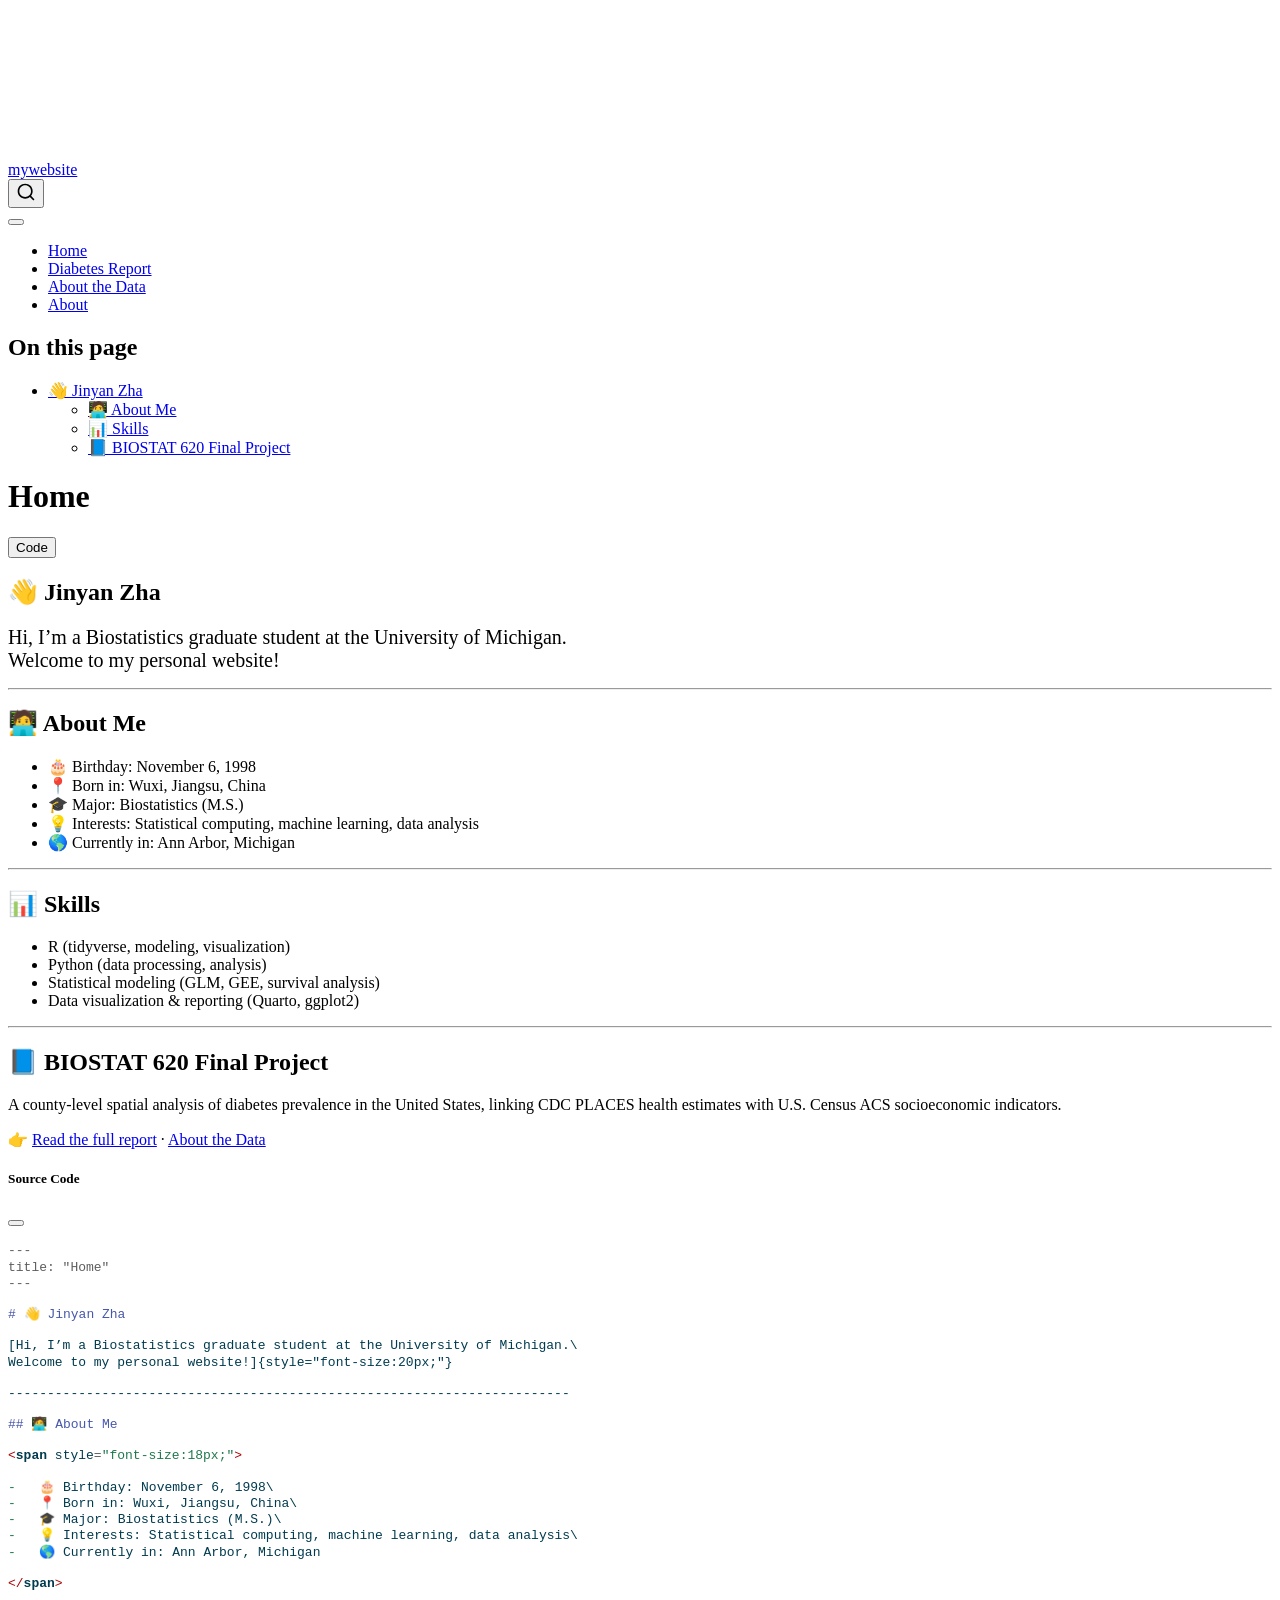
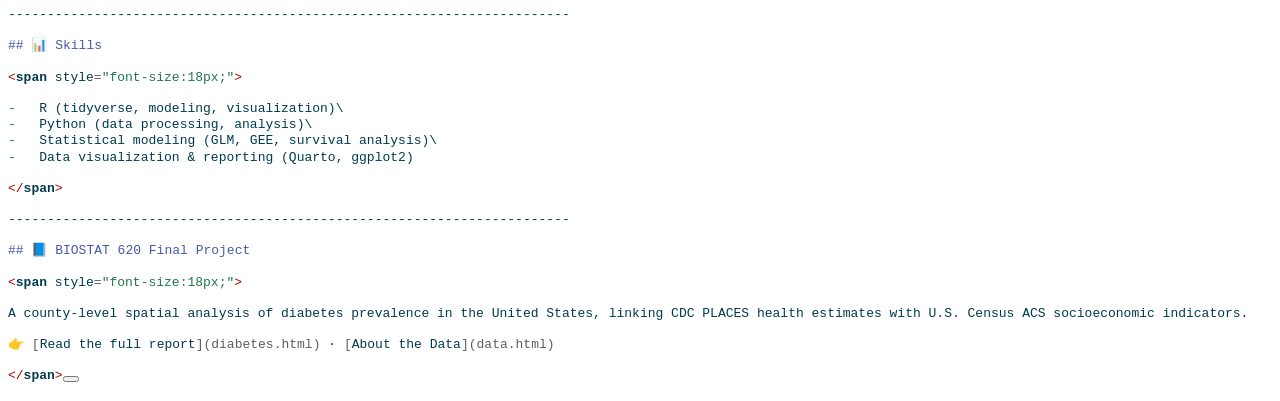
==== commit 22feb2b8: "Remove Wuxi page; replace with project link on home" ====
--- a/docs/index.html
+++ b/docs/index.html
@@ -129,10 +129,6 @@
 <span class="menu-text">Home</span></a>
   </li>  
   <li class="nav-item">
-    <a class="nav-link" href="./wuxi.html"> 
-<span class="menu-text">Wuxi</span></a>
-  </li>  
-  <li class="nav-item">
     <a class="nav-link" href="./diabetes.html"> 
 <span class="menu-text">Diabetes Report</span></a>
   </li>  
@@ -164,7 +160,7 @@
   <ul class="collapse">
   <li><a href="#about-me" id="toc-about-me" class="nav-link" data-scroll-target="#about-me">🧑‍💻 About Me</a></li>
   <li><a href="#skills" id="toc-skills" class="nav-link" data-scroll-target="#skills">📊 Skills</a></li>
-  <li><a href="#more-about-me" id="toc-more-about-me" class="nav-link" data-scroll-target="#more-about-me">🌏 More About Me</a></li>
+  <li><a href="#biostat-620-final-project" id="toc-biostat-620-final-project" class="nav-link" data-scroll-target="#biostat-620-final-project">📘 BIOSTAT 620 Final Project</a></li>
   </ul></li>
   </ul>
 </nav>
@@ -228,11 +224,11 @@
 <p></p>
 <hr>
 </section>
-<section id="more-about-me" class="level2">
-<h2 class="anchored" data-anchor-id="more-about-me">🌏 More About Me</h2>
+<section id="biostat-620-final-project" class="level2">
+<h2 class="anchored" data-anchor-id="biostat-620-final-project">📘 BIOSTAT 620 Final Project</h2>
 <p><span style="font-size:18px;"></span></p>
-<p>I grew up in Wuxi, a beautiful city near Taihu Lake in eastern China.<br>
-You can learn more about my hometown here 👉 <a href="wuxi.html">Wuxi Page</a></p>
+<p>A county-level spatial analysis of diabetes prevalence in the United States, linking CDC PLACES health estimates with U.S. Census ACS socioeconomic indicators.</p>
+<p>👉 <a href="diabetes.html">Read the full report</a> · <a href="data.html">About the Data</a></p>
 <p></p>
 
 
@@ -730,14 +726,15 @@
 <span id="cb1-36"><a href="#cb1-36" aria-hidden="true" tabindex="-1"></a></span>
 <span id="cb1-37"><a href="#cb1-37" aria-hidden="true" tabindex="-1"></a>------------------------------------------------------------------------</span>
 <span id="cb1-38"><a href="#cb1-38" aria-hidden="true" tabindex="-1"></a></span>
-<span id="cb1-39"><a href="#cb1-39" aria-hidden="true" tabindex="-1"></a><span class="fu">## 🌏 More About Me</span></span>
+<span id="cb1-39"><a href="#cb1-39" aria-hidden="true" tabindex="-1"></a><span class="fu">## 📘 BIOSTAT 620 Final Project</span></span>
 <span id="cb1-40"><a href="#cb1-40" aria-hidden="true" tabindex="-1"></a></span>
 <span id="cb1-41"><a href="#cb1-41" aria-hidden="true" tabindex="-1"></a><span class="dt">&lt;</span><span class="kw">span</span><span class="ot"> style</span><span class="op">=</span><span class="st">"font-size:18px;"</span><span class="dt">&gt;</span></span>
 <span id="cb1-42"><a href="#cb1-42" aria-hidden="true" tabindex="-1"></a></span>
-<span id="cb1-43"><a href="#cb1-43" aria-hidden="true" tabindex="-1"></a>I grew up in Wuxi, a beautiful city near Taihu Lake in eastern China.\</span>
-<span id="cb1-44"><a href="#cb1-44" aria-hidden="true" tabindex="-1"></a>You can learn more about my hometown here 👉 <span class="co">[</span><span class="ot">Wuxi Page</span><span class="co">](wuxi.html)</span></span>
-<span id="cb1-45"><a href="#cb1-45" aria-hidden="true" tabindex="-1"></a></span>
-<span id="cb1-46"><a href="#cb1-46" aria-hidden="true" tabindex="-1"></a><span class="dt">&lt;/</span><span class="kw">span</span><span class="dt">&gt;</span></span></code><button title="Copy to Clipboard" class="code-copy-button" data-in-quarto-modal=""><i class="bi"></i></button></pre></div>
+<span id="cb1-43"><a href="#cb1-43" aria-hidden="true" tabindex="-1"></a>A county-level spatial analysis of diabetes prevalence in the United States, linking CDC PLACES health estimates with U.S. Census ACS socioeconomic indicators.</span>
+<span id="cb1-44"><a href="#cb1-44" aria-hidden="true" tabindex="-1"></a></span>
+<span id="cb1-45"><a href="#cb1-45" aria-hidden="true" tabindex="-1"></a>👉 <span class="co">[</span><span class="ot">Read the full report</span><span class="co">](diabetes.html)</span> · <span class="co">[</span><span class="ot">About the Data</span><span class="co">](data.html)</span></span>
+<span id="cb1-46"><a href="#cb1-46" aria-hidden="true" tabindex="-1"></a></span>
+<span id="cb1-47"><a href="#cb1-47" aria-hidden="true" tabindex="-1"></a><span class="dt">&lt;/</span><span class="kw">span</span><span class="dt">&gt;</span></span></code><button title="Copy to Clipboard" class="code-copy-button" data-in-quarto-modal=""><i class="bi"></i></button></pre></div>
 </div></div></div></div></div>
 </div> <!-- /content -->
 
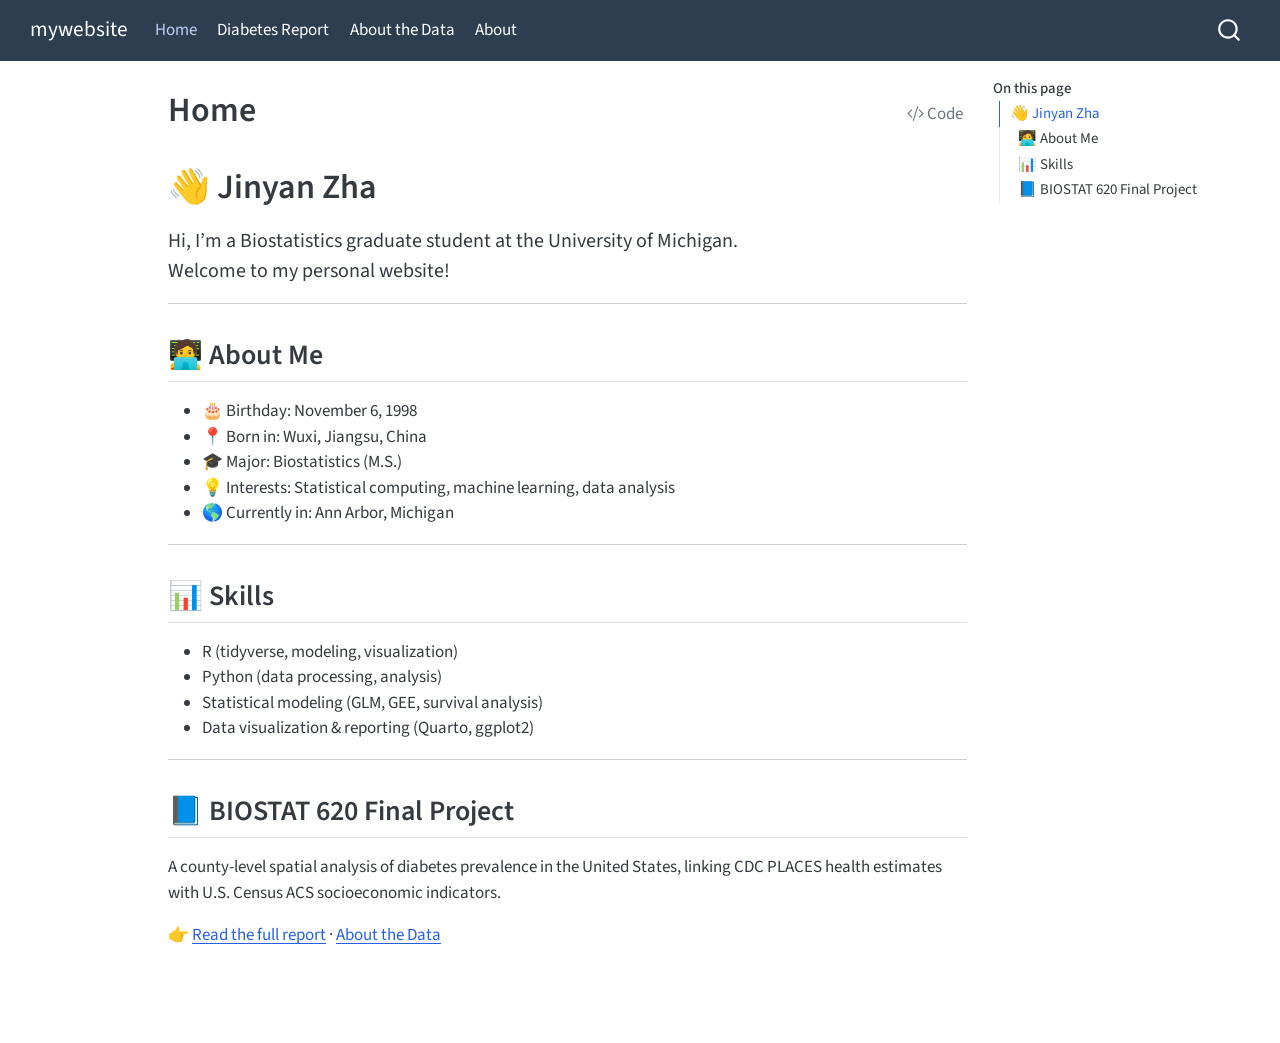
==== commit 27334661: "Dark navbar style (slate background, white text)" ====
--- a/docs/index.html
+++ b/docs/index.html
@@ -74,7 +74,7 @@
 <link href="site_libs/quarto-html/quarto-syntax-highlighting-37eea08aefeeee20ff55810ff984fec1.css" rel="stylesheet" id="quarto-text-highlighting-styles">
 <script src="site_libs/bootstrap/bootstrap.min.js"></script>
 <link href="site_libs/bootstrap/bootstrap-icons.css" rel="stylesheet">
-<link href="site_libs/bootstrap/bootstrap-dfb324f25d9b1687192fa8be62ac8f9c.min.css" rel="stylesheet" append-hash="true" id="quarto-bootstrap" data-mode="light">
+<link href="site_libs/bootstrap/bootstrap-a0576741af74fcd0c69f39a6afeeb8fe.min.css" rel="stylesheet" append-hash="true" id="quarto-bootstrap" data-mode="light">
 <script id="quarto-search-options" type="application/json">{
   "location": "navbar",
   "copy-button": false,
